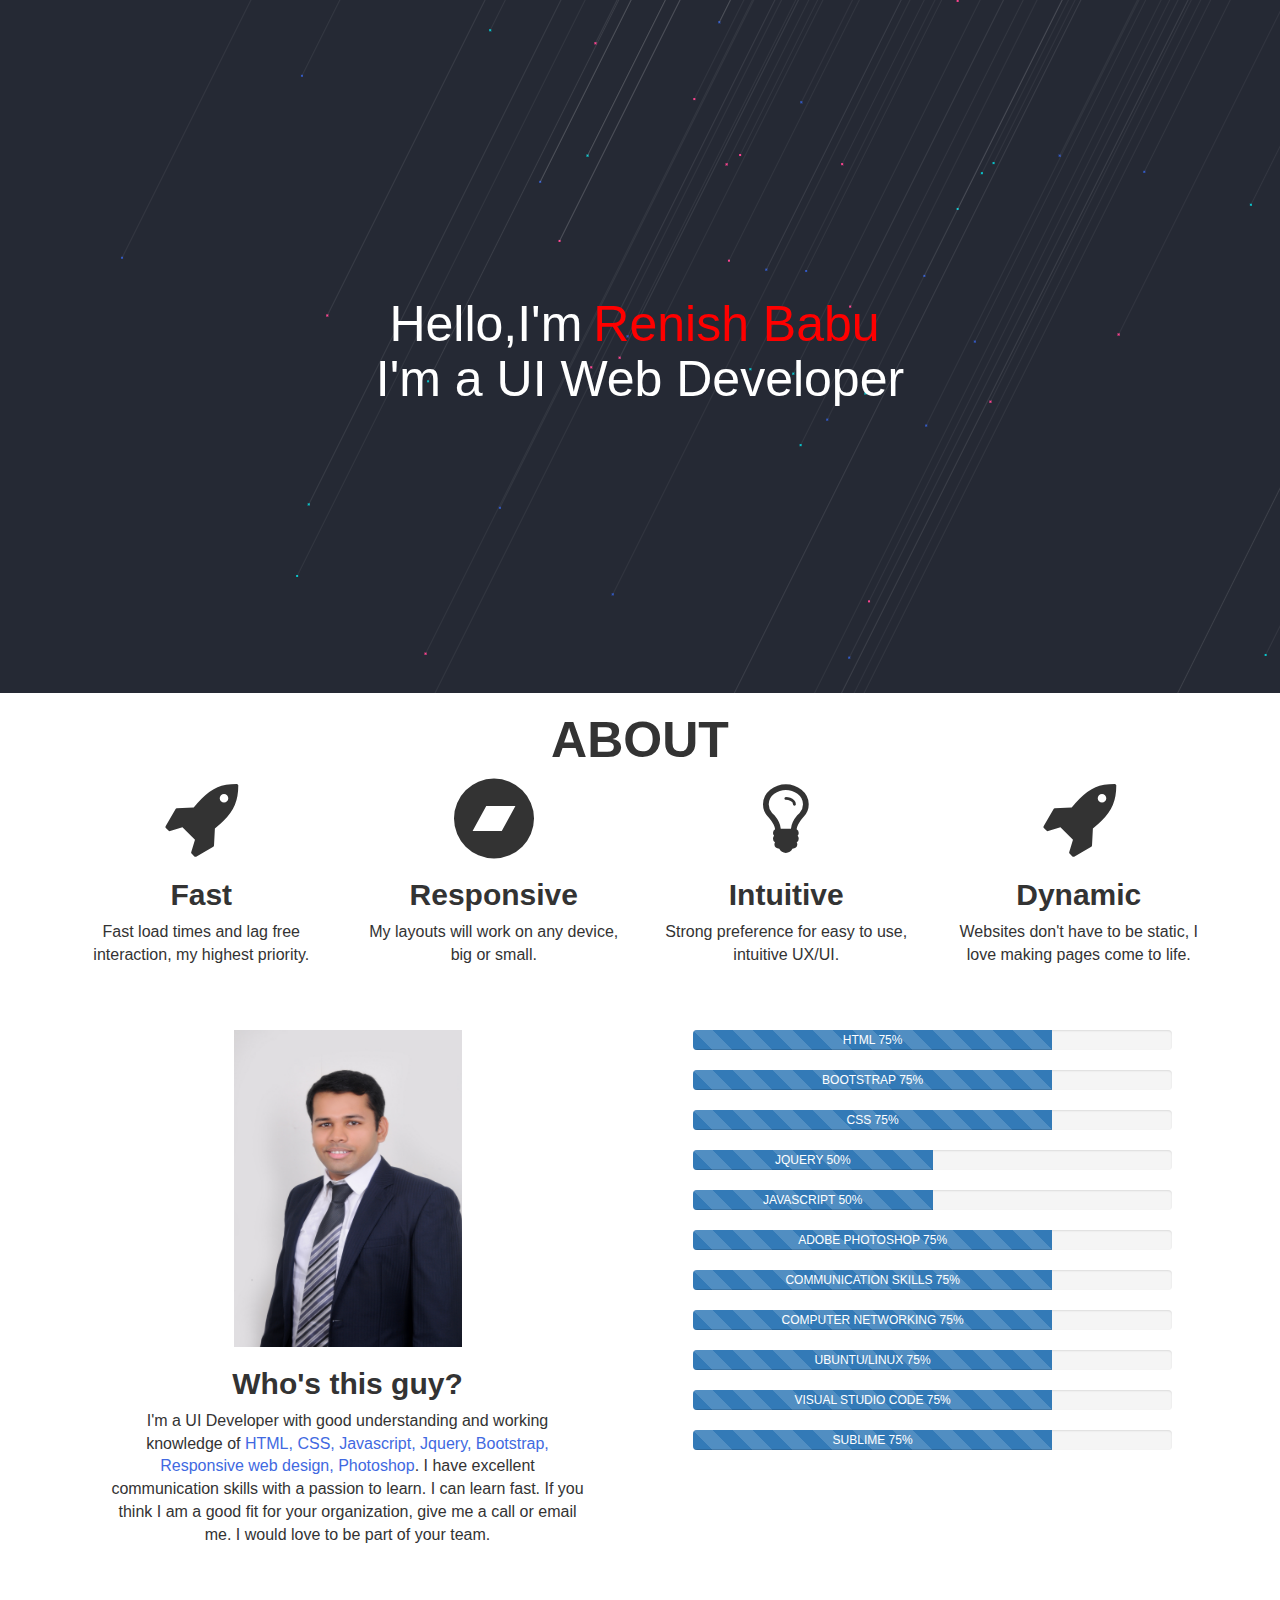
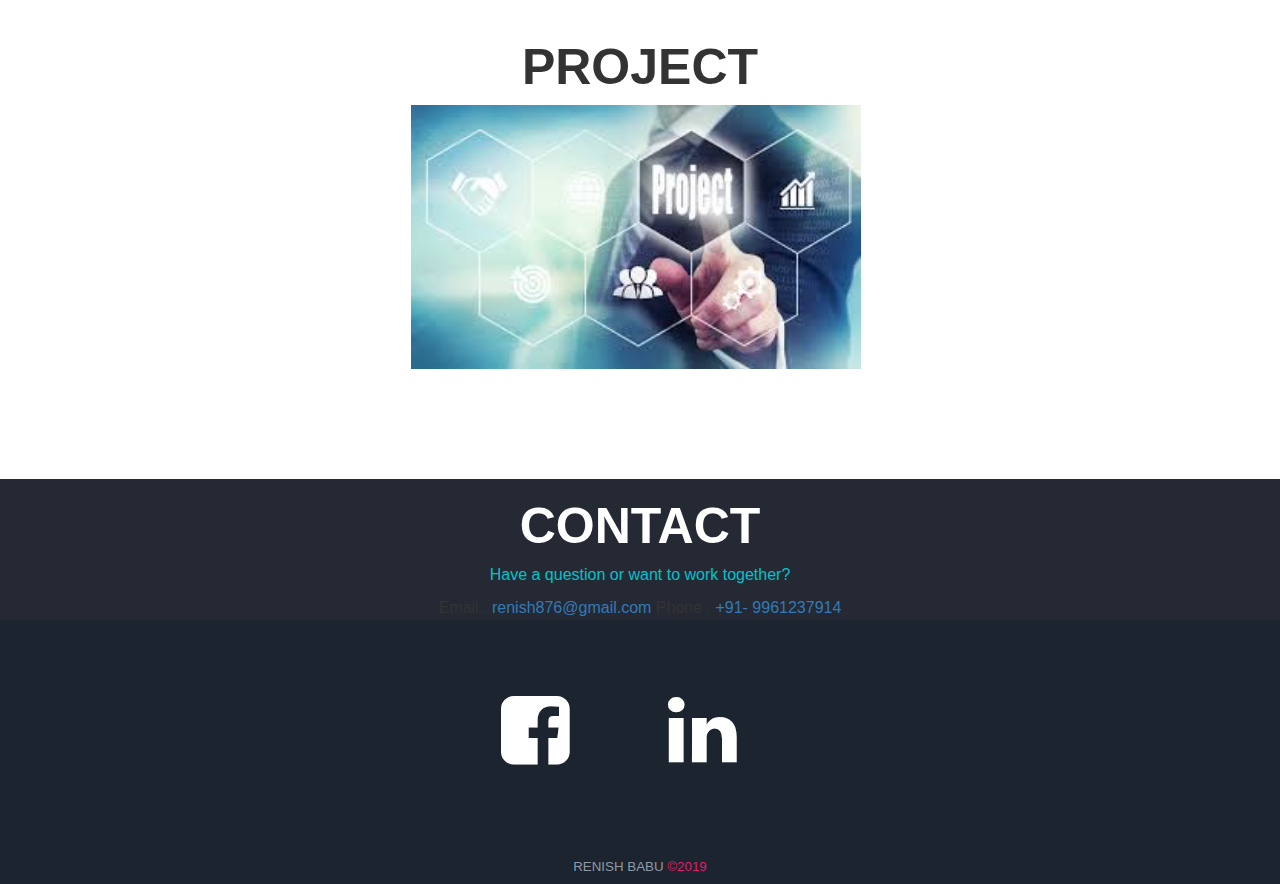
==== index.html @ 6d2d014b "OK" ====
<html>

<head>
  <title>
    My Work
  </title>
  <link rel="stylesheet" href="css/bootstrap.min.css">
  <link rel="stylesheet" href="css/style.css">
  <script src="js/jquery-1.11.2.min.js"></script>
  <link rel="stylesheet" href="https://cdnjs.cloudflare.com/ajax/libs/font-awesome/4.7.0/css/font-awesome.min.css">
  <link rel="stylesheet" href="https://cdnjs.cloudflare.com/ajax/libs/animate.css/3.7.2/animate.min.css">
</head>

<body>
  <div id="particles-js"></div>
  <script type="javascript" src="particles.min.js"></script>
  <script type="javascript" src="app.js"></script>
  <script type="javascript" src="particles.json"></script>



  <div id="section1">
    <section id="intro">
      <div class="container2">
        <div class="row">
          <div class="col-sm-12 text-center" id="card-twot">
            <img src="img/download.png" alt="image">
            <div class="text">
              <h1>Hello,I'm<span class="a">Renish Babu </span><br>
                I'm a UI Web Developer
              </h1>
            </div>

          </div>
        </div>
      </div>
    </section>

  </div>
  <header>
    <div id="section2">
      <section id="nav">
        <div class="container">
          <div class="row">

            <!-- <nav class="navbar navbar-inverse">
              <div class="container-fluid">
                <div class="navbar-header">
                  <a class="navbar-brand" href="#">HOME</a>
                </div>
                <ul class="nav navbar-nav">
                  <li class="active"><a href="#section3">ABOUT</a></li>
                  <li><a href="">PORTFOLIO</a></li>
                  <li><a href="">BLOG</a></li>
                  <li><a href="#section4">CONTACT</a></li>

                </ul>
              </div>
            </nav> -->

          </div>
        </div>

      </section>
    </div>
  </header>
  <div id="section3">
    <section id="about">
      <div class="container">
        <div class="row">
          <div class="col-sm-12 text-center" id="card-one">
            <h1 id="abt">ABOUT</h1>
          </div>
        </div>
      </div>
    </section>
    <section id="details">
      <div class="container">
        <div class="row">
          <div class="col-sm-3 text-center" id="card-two">
            <i class="fa fa-rocket fa-5x" aria-hidden="true"></i>

            <h1 class="fast">Fast</h1>
            <p>
              Fast load times and lag free interaction, my highest priority.

            </p>

          </div>
          <div class="col-sm-3 text-center" id="card-three">
            <i class="fa fa-bandcamp fa-5x" aria-hidden="true"></i>

            <h1 class="fast">Responsive
            </h1>
            <p>My layouts will work on any device, big or small.
            </p>
          </div>
          <div class="col-sm-3 text-center" id="card-four">
            <i class="fa fa-lightbulb-o fa-5x" aria-hidden="true"></i>


            <h1 class="fast">Intuitive</h1>
            <p>Strong preference for easy to use, intuitive UX/UI.
            </p>

          </div>
          <div class="col-sm-3 text-center" id="card-five">
            <i class="fa fa-rocket fa-5x" aria-hidden="true"></i>

            <h1 class="fast">Dynamic
            </h1>
            <p>Websites don't have to be static, I love making pages come to life.
            </p>
          </div>
        </div>
      </div>
    </section>
    <section id="knowledge">
      <div class="container">
        <div class="row">
          <div class="col-sm-6 text-center" style="padding: 53px;" id="card-six">
            <img src="img/Webp.net-resizeimage.jpg" style="width: 228px;
    height: 317px;" alt="image">
            <h1 class="fast">Who's this guy?
            </h1>

            <p>
              I'm a UI Developer with good understanding and working knowledge of <span style="color:royalblue;">HTML, CSS, Javascript, Jquery,
                Bootstrap, Responsive web design, Photoshop</span>. I have excellent communication skills with a passion
              to learn. I can learn fast. If you think I am a good fit for your organization, give me a call or
              email me. I would love to be part of your team.
            </p>
          </div>
          <div class="col-sm-6 text-center" style="padding: 53px;" id="card-seven">
            <div class="progress">
              <div class="progress-bar progress-bar-striped active" role="progressbar" aria-valuenow="75"
                aria-valuemin="0" aria-valuemax="100" style="width:75%">
                HTML 75%
              </div>
            </div>
            <div class="progress">
              <div class="progress-bar progress-bar-striped active" role="progressbar" aria-valuenow="75"
                aria-valuemin="0" aria-valuemax="100" style="width:75%">
                BOOTSTRAP 75%
              </div>
            </div>
            <div class="progress">
              <div class="progress-bar progress-bar-striped active" role="progressbar" aria-valuenow="75"
                aria-valuemin="0" aria-valuemax="100" style="width:75%">
                CSS 75%
              </div>
            </div>
            <div class="progress">
              <div class="progress-bar progress-bar-striped active" role="progressbar" aria-valuenow="50"
                aria-valuemin="0" aria-valuemax="100" style="width:50%">
                JQUERY 50%
              </div>
            </div>
            <div class="progress">
              <div class="progress-bar progress-bar-striped active" role="progressbar" aria-valuenow="50"
                aria-valuemin="0" aria-valuemax="100" style="width:50%">
                JAVASCRIPT 50%
              </div>
            </div>
            <div class="progress">
              <div class="progress-bar progress-bar-striped active" role="progressbar" aria-valuenow="75"
                aria-valuemin="0" aria-valuemax="100" style="width:75%">
                ADOBE PHOTOSHOP 75%
              </div>
            </div>
            <div class="progress">
              <div class="progress-bar progress-bar-striped active" role="progressbar" aria-valuenow="75"
                aria-valuemin="0" aria-valuemax="100" style="width:75%">
                COMMUNICATION SKILLS 75%
              </div>
            </div>
            <div class="progress">
              <div class="progress-bar progress-bar-striped active" role="progressbar" aria-valuenow="75"
                aria-valuemin="0" aria-valuemax="100" style="width:75%">
                COMPUTER NETWORKING 75%
              </div>
            </div>
            <div class="progress">
              <div class="progress-bar progress-bar-striped active" role="progressbar" aria-valuenow="75"
                aria-valuemin="0" aria-valuemax="100" style="width:75%">
                UBUNTU/LINUX 75%
              </div>
            </div>
            <div class="progress">
              <div class="progress-bar progress-bar-striped active" role="progressbar" aria-valuenow="75"
                aria-valuemin="0" aria-valuemax="100" style="width:75%">
                VISUAL STUDIO CODE 75%
              </div>
            </div>
            <div class="progress">
              <div class="progress-bar progress-bar-striped active" role="progressbar" aria-valuenow="75"
                aria-valuemin="0" aria-valuemax="100" style="width:75%">
                SUBLIME 75%
              </div>
            </div>

          </div>
        </div>
      </div>
    </section>
  </div>
  <div id="section5" style="display: block;
  padding: 10px;
  margin-bottom: 100px; /* SIMPLY SET THIS PROPERTY AS MUCH AS YOU WANT. This changes the space below box1 */
  text-align: justify;">
    <section id="projects">
      <div class="container">
        <div class="row">
          <div class="col-sm-12 text-center" id="card-pro">
            <h1 id="abt">PROJECT</h1>
            <div class="col-lg-3 col-md-4 col-sm-6 col-xs-12" style="margin-left: 326px;">
              <div class="hovereffect">

                <img class="img-center" src="img/download.jpeg" alt="image">


                <div class="overlay">
                  <h2>Take a look at my sample work</h2>
                  <a class="info" href="Project/Project.html">Sample Project</a>
                </div>
              </div>
            </div>



          </div>
        </div>
      </div>
    </section>
  </div>
  <div id="section4">
    <section id="contact">
      <div class="container">
        <div class="row">
          <div class="col-sm-12 text-center" id="card-eig">
            <h1 id="abt" style="color: white;">CONTACT</h1>
            <p style="color:#04C2C9;">Have a question or want to work together?</p>
            <!-- <form class="form-horizontal" action="/action_page.php">
              <div class="form-group" class="length">
                <label class="control-label col-sm-2" for="name"></label>
                <div class="col-sm-10">
                  <input type="name" class="form-control" id="name" placeholder="Enter Name"
                    style="width: 470px;margin-left: 140px; background-color: #1e242c;">
                </div>
              </div>
              <div class="form-group">
                <label class="control-label col-sm-2" for="email"></label>
                <div class="col-sm-10">
                  <input type="email" class="form-control" id="email" placeholder="Enter email"
                    style="width: 470px;margin-left: 140px; background-color: #1e242c;">
                </div>
              </div>
              <div class="form-group">
                <label class="control-label col-sm-2" for="YourMsg"></label>
                <div class="col-sm-10">
                  <input type="text" class="form-control" id="text" placeholder="Enter message"
                    style="width: 470px; padding: 80px; margin-left: 140px; background-color: #1e242c;">
                </div>
              </div>

              <div class="form-group">
                <div class="col-sm-offset-2 col-sm-10">
                  <button type="submit" class="btn btn-default"
                    style="margin-left: 197px; background: transparent; border-radius: 1px;"><span
                      style="color: white;">SUBMIT</span></button>
                </div>
              </div>
            </form> -->

            Email : <a>renish876@gmail.com</a>
            Phone : <a> +91- 9961237914</a>
          </div>
        </div>
      </div>
    </section>
  </div>
  <footer>
    <div id="footer">
      <section id="footer" style="background-color: #1B242F;">
        <div class="container">
          <div class="row" style="margin-left: 346px; padding: 70px;">

            <!-- <div class="col-sm-3" id="card-nin">
              <i class="fa fa-instagram fa-5x" aria-hidden="true" style="color: white;"></i>




            </div> -->
            <div class="col-sm-3" id="card-ten">
              <a href="https://www.facebook.com/renish876" target="_blank">
                <i class="fa fa-facebook-square fa-5x" aria-hidden="true" style="color: white;"></i>
              </a>
              


            </div>
            <div class="col-sm-3" id="card-ele" >
              <a href="https://www.linkedin.com/in/renish-babu-105591184/" target="_blank">
                <i class="fa fa-linkedin fa-5x" aria-hidden="true" style="color: white;"></i>
              </a>


            </div>
            <!-- <div class="col-sm-3" id="card-twe">
              <i class="fa fa-diamond fa-5x" aria-hidden="true" style="color: white;"></i>

            </div> -->


          </div>
          <div class="row">
            <div class="col-sm-12 text-center">
              <h1 style="color: #8F9AA7; font-size:10pt;">RENISH BABU <span style="color:#E31B6D ;">©2019</span>
              </h1>
            </div>
          </div>
        </div>
      </section>
    </div>
  </footer>
  <script type="text/javascript">
    $(document).ready(function () {
      $(window).scroll(function () {
        var positiontop = $(document).scrollTop();
        console.log(positiontop);
        if ((positiontop > 0) && (positiontop < 12)) {
          $('#card-twot').addClass('animated bounceInLeft');
        }
        if ((positiontop > 392) && (positiontop < 440)) {
          $('#card-one').addClass('animated bounceIn');
          $('#card-two').addClass('animated bounceInLeft');

          $('#card-three').addClass('animated tada');

          $('#card-four').addClass('animated heartBeat');
          $('#card-five').addClass('animated bounceInRight');
        }
        if ((positiontop > 826) && (positiontop < 958)) {
          $('#card-six').addClass('animated shake');
          $('#card-seven').addClass('animated jello');
        }
        if ((positiontop > 1961) && (positiontop < 2117)) {
          $('#card-eig').addClass('animated bounceInLeft');
        }
        if ((positiontop > 1988) && (positiontop < 2146)) {

          $('#card-nin').addClass('animated rotateIn');
          $('#card-ten').addClass('animated rotateInDownLeft');

          $('#card-ele').addClass('animated rotateInDownRight');

          $('#card-twe').addClass('animated rotateInUpLeft');









        }
        if ((positiontop > 1336) && (positiontop < 1365)) {
          $('#card-pro').addClass('animated bounceInLeft');
        }




      });
    });

  </script>
  <script>
    /* particlesJS.load(@dom-id, @path-json, @callback (optional)); */
    particlesJS.load('particles-js', 'assets/particles.json', function () {
      console.log('callback - particles.js config loaded');
    });
  </script>



</body>

</html>
---- css/style.css ----
.text{
    position: absolute;
    top: 50%;
    left: 50%;
    transform: translate(-50%, -50%);
}
.container2{
    position: relative;
  text-align: center;
  color: white;
}
.button{
    background-color: transparent;
    font-size: 26px;
    border-width: thin;
}
.a{
    color: red;
    margin: 11px;
}
#abt{
    font-weight: bold;
}
.fast{
    font-weight: bold;
    font-size: 30px;

}
i {
    font-size: 18px;
}
.fa fa-rocket{
    font-size: 30px;
}
.progress1{
    padding: 53px;
}
#contact{
    background-color: #252934;
}
.frm{
    width: 470px;
    margin-left: 140px;
    background-color: #1e242c;
}
.fot{
    margin-left: 135px;
    padding: 70px;
}
html {
    scroll-behavior: smooth;
  }
  
html, body {
    max-width: 100%;
    overflow-x: hidden;
}
body{
    margin: 0;
    font-family: -apple-system, BlinkMacSystemFont, 'Segoe UI', Roboto, Oxygen, Ubuntu, Cantarell, 'Open Sans', 'Helvetica Neue', sans-serif;
    font-size: 16px;
}

.btext{
    color: #f9f3f4;
    position: absolute;
    text-align: center;
    top: 40%;
    width: 100%;
    line-height: 0.4em;
}

h1{
    font-size: 50px;
}

.btn{
    color: #fff;
    text-decoration: none;
    border: #ccc 1px solid;
    padding: 10px 15px;
    border-radius: 8px;
    line-height: 4em;
}

.btn:hover{
    color: #b19295;
    border: #fff 1px solid;
}

#particles-js{
    background-image: linear-gradient(rgba(0,0,0,0.5),rgba(0,0,0,0.5)),url(download.png);
    
    
}
.hovereffect {

    float:left;
    overflow:hidden;
    position:relative;
    text-align:center;
    cursor:default;
    }
    
    .hovereffect .overlay {
    width:100%;
    height:100%;
    position:absolute;
    overflow:hidden;
    top:0;
    left:0;
    opacity:0;
    background-color:rgba(0,0,0,0.5);
    -webkit-transition:all .4s ease-in-out;
    transition:all .4s ease-in-out
    }
    
    .hovereffect img {
    display:block;
    position:relative;
    -webkit-transition:all .4s linear;
    transition:all .4s linear;
    }
    
    .hovereffect h2 {
    text-transform:uppercase;
    color:#fff;
    text-align:center;
    position:relative;
    font-size:17px;
    background:rgba(0,0,0,0.6);
    -webkit-transform:translatey(-100px);
    -ms-transform:translatey(-100px);
    transform:translatey(-100px);
    -webkit-transition:all .2s ease-in-out;
    transition:all .2s ease-in-out;
    padding:10px;
    }
    
    .hovereffect a.info {
    text-decoration:none;
    display:inline-block;
    text-transform:uppercase;
    color:#fff;
    border:1px solid #fff;
    background-color:transparent;
    opacity:0;
    filter:alpha(opacity=0);
    -webkit-transition:all .2s ease-in-out;
    transition:all .2s ease-in-out;
    margin:50px 0 0;
    padding:7px 14px;
    }
    
    .hovereffect a.info:hover {
    box-shadow:0 0 5px #fff;
    }
    
    .hovereffect:hover img {
    -ms-transform:scale(1.2);
    -webkit-transform:scale(1.2);
    transform:scale(1.2);
    }
    
    .hovereffect:hover .overlay {
    opacity:1;
    filter:alpha(opacity=100);
    }
    
    .hovereffect:hover h2,.hovereffect:hover a.info {
    opacity:1;
    filter:alpha(opacity=100);
    -ms-transform:translatey(0);
    -webkit-transform:translatey(0);
    transform:translatey(0);
    }
    
    .hovereffect:hover a.info {
    -webkit-transition-delay:.2s;
    transition-delay:.2s;
    }
  
      .center_div{
        margin: 0 auto;
        width:80% /* value of your choice which suits your alignment */
    }
    .responsive {
        width: 100%;
        height: auto;
      }
      @media only screen and (min-width: 992px) and (max-width: 1199px){
          .img-center{width: 100%;
          }

      }
      @media only screen and (min-width:769px) and (max-width:991px){
        .img-center{width: 100%;
        }
      }
      @media only screen and (min-width:493px) and (max-width:768px){
        .img-center{width: 100%;
        }
      }
      @media (max-width:600px){
        .img-center{width: 100%;
        }

      }
      @media (max-width:480px){
        .img-center{width: 100%;
        }
      }
      .img-center{
          width: 450px;
      }
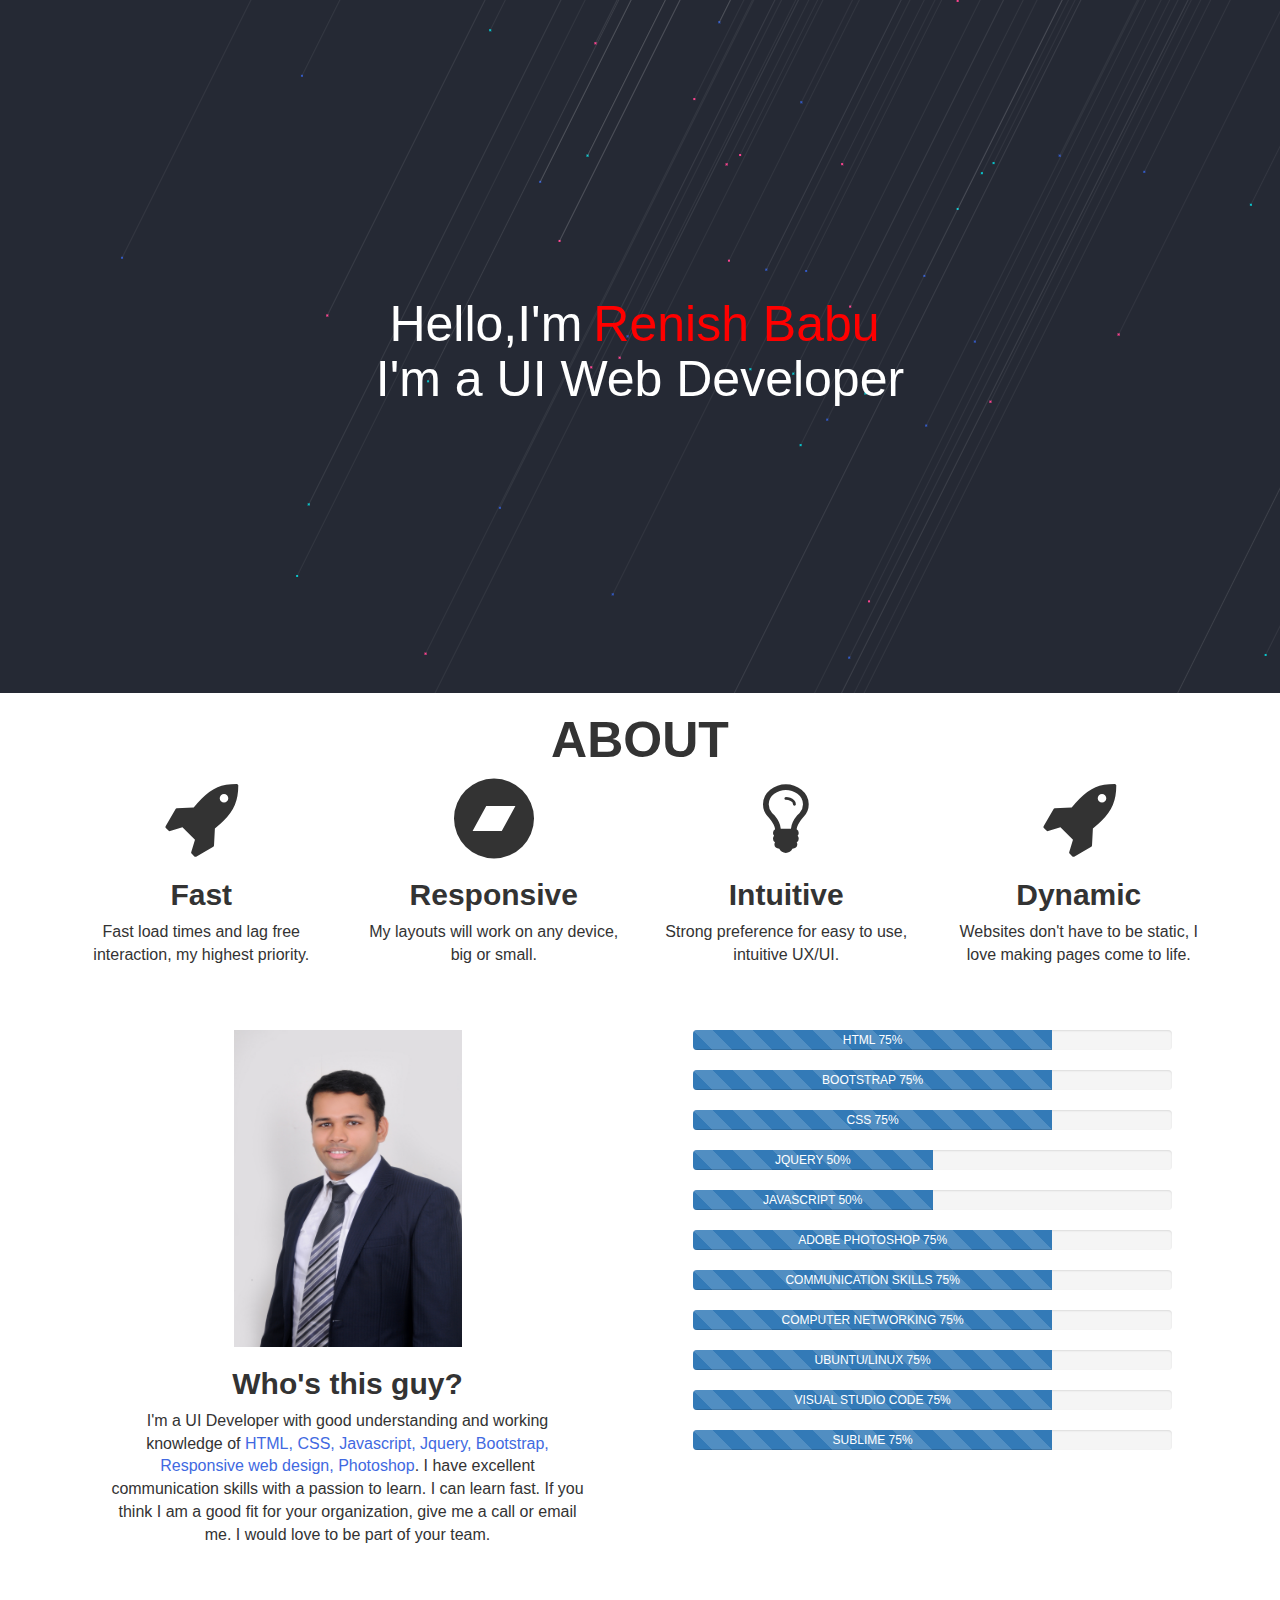
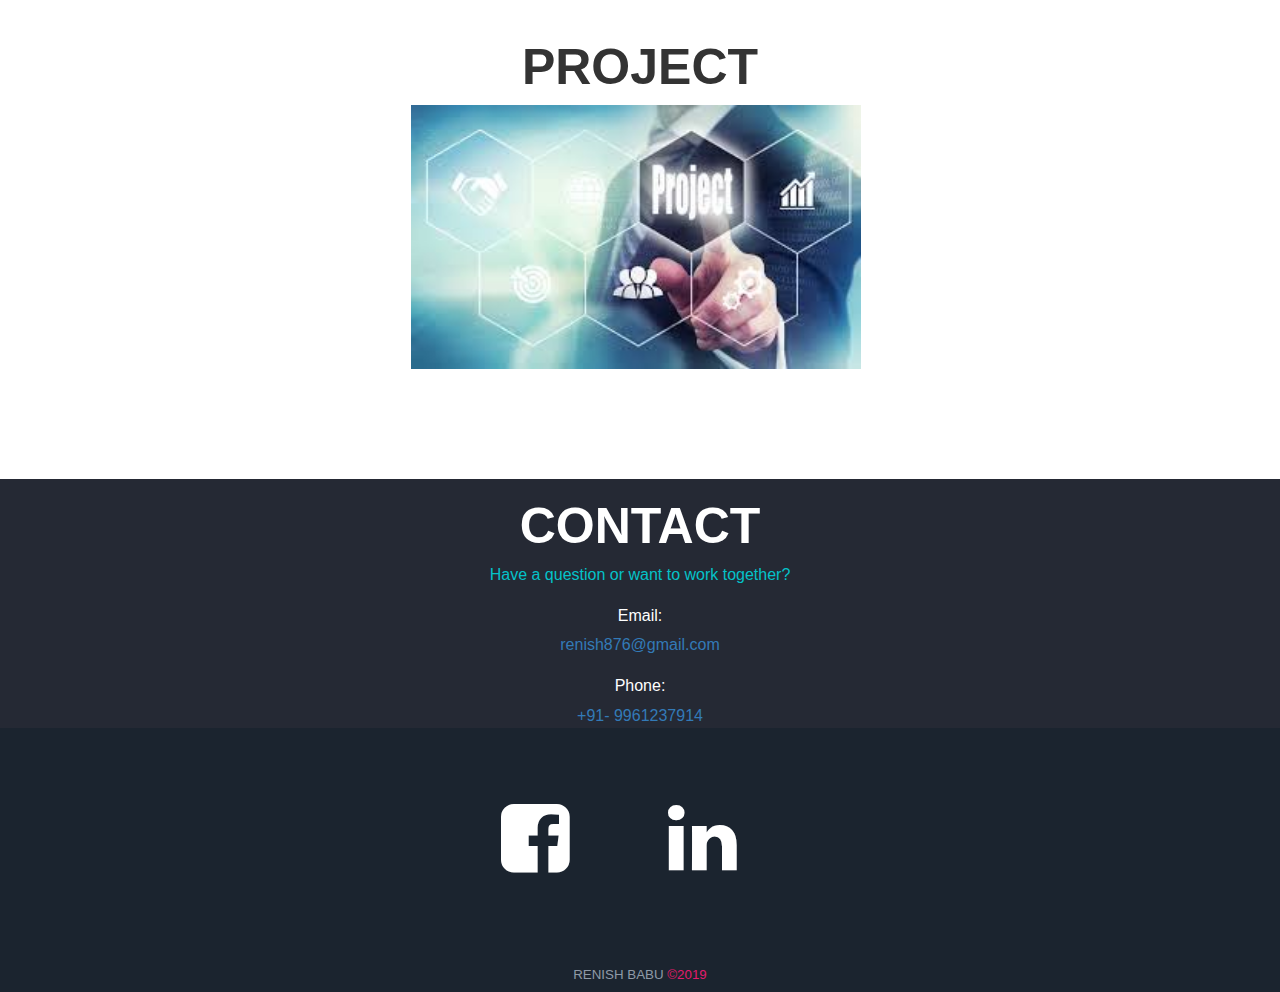
==== commit d16af954: "ok" ====
--- a/index.html
+++ b/index.html
@@ -272,8 +272,8 @@
               </div>
             </form> -->
 
-            Email : <a>renish876@gmail.com</a>
-            Phone : <a> +91- 9961237914</a>
+             <h1 style="color: white; font-size: medium;">Email:</h1><a> renish876@gmail.com</a><br>
+              <h1 style="color: white; font-size: medium;">Phone:</h1><a> +91- 9961237914</a>
           </div>
         </div>
       </div>
